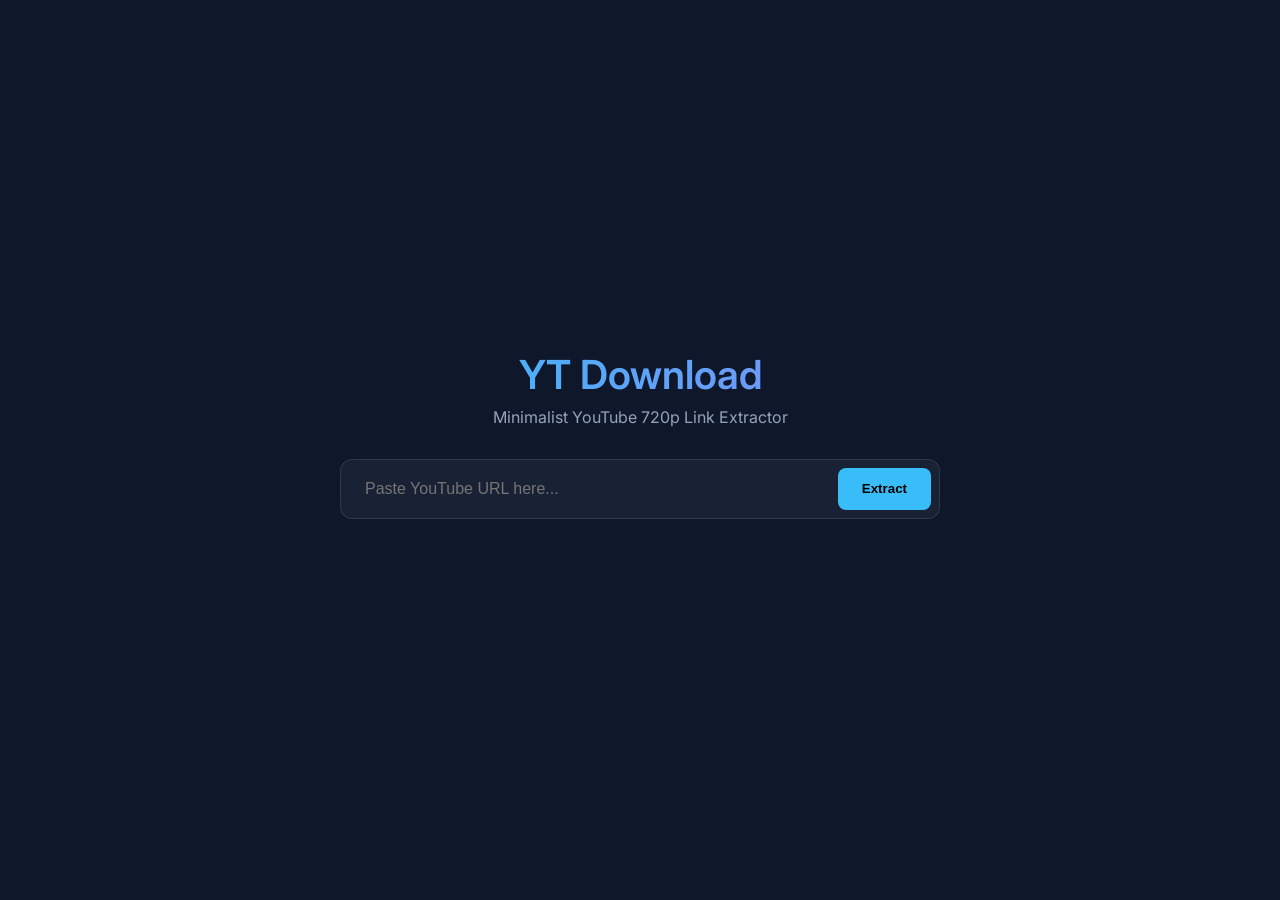
==== static/index.html @ ecd74336 "Initial commit: Minimalist YouTube Downloader with 1080p support and merge feature" ====
<!DOCTYPE html>
<html lang="en">

<head>
    <meta charset="UTF-8">
    <meta name="viewport" content="width=device-width, initial-scale=1.0">
    <title>YT Download - Minimalist</title>
    <link rel="stylesheet" href="/static/style.css">
    <link href="https://fonts.googleapis.com/css2?family=Inter:wght@400;600&display=swap" rel="stylesheet">
</head>

<body>
    <div class="container">
        <header>
            <h1>YT Download</h1>
            <p>Minimalist YouTube 720p Link Extractor</p>
        </header>

        <div class="search-box">
            <input type="text" id="videoUrl" placeholder="Paste YouTube URL here..." aria-label="YouTube URL">
            <button id="extractBtn">Extract</button>
        </div>

        <div id="loading" class="hidden">
            <div class="spinner"></div>
            <p id="loadingMsg">Analyzing video...</p>
        </div>

        <div id="error" class="hidden">
            <p id="errorMsg"></p>
        </div>

        <div id="result" class="hidden">
            <div class="card">
                <img id="thumbnail" src="" alt="Video Thumbnail">
                <div class="info">
                    <h2 id="videoTitle"></h2>
                    <select id="resSelect" class="res-select"></select>
                    <a id="downloadBtn" href="#" target="_blank" rel="noopener noreferrer">Download Now</a>
                </div>
            </div>
        </div>
    </div>
    <script src="/static/script.js"></script>
</body>

</html>
---- static/style.css ----
:root {
    --bg-color: #0f172a;
    --card-bg: rgba(30, 41, 59, 0.7);
    --text-primary: #f1f5f9;
    --text-secondary: #94a3b8;
    --accent: #38bdf8;
    --accent-hover: #0ea5e9;
    --error: #ef4444;
}

* {
    box-sizing: border-box;
    margin: 0;
    padding: 0;
}

body {
    font-family: 'Inter', sans-serif;
    background-color: var(--bg-color);
    color: var(--text-primary);
    display: flex;
    justify-content: center;
    align-items: center;
    min-height: 100vh;
    padding: 20px;
}

.container {
    width: 100%;
    max-width: 600px;
    text-align: center;
}

header h1 {
    font-weight: 600;
    font-size: 2.5rem;
    margin-bottom: 0.5rem;
    background: linear-gradient(to right, #38bdf8, #818cf8);
    -webkit-background-clip: text;
    background-clip: text;
    -webkit-text-fill-color: transparent;
}

header p {
    color: var(--text-secondary);
    margin-bottom: 2rem;
}

.search-box {
    display: flex;
    gap: 10px;
    margin-bottom: 2rem;
    background: var(--card-bg);
    padding: 8px;
    border-radius: 12px;
    backdrop-filter: blur(10px);
    border: 1px solid rgba(255, 255, 255, 0.1);
}

input {
    flex: 1;
    background: transparent;
    border: none;
    color: white;
    padding: 12px 16px;
    font-size: 1rem;
    outline: none;
}

button {
    background-color: var(--accent);
    color: #000;
    border: none;
    padding: 12px 24px;
    border-radius: 8px;
    font-weight: 600;
    cursor: pointer;
    transition: background 0.2s, transform 0.1s;
}

button:hover {
    background-color: var(--accent-hover);
}

button:active {
    transform: scale(0.98);
}

.hidden {
    display: none !important;
}

.card {
    background: var(--card-bg);
    border-radius: 16px;
    overflow: hidden;
    backdrop-filter: blur(10px);
    border: 1px solid rgba(255, 255, 255, 0.1);
    animation: fadeIn 0.3s ease-out;
}

@keyframes fadeIn {
    from {
        opacity: 0;
        transform: translateY(10px);
    }

    to {
        opacity: 1;
        transform: translateY(0);
    }
}

.card img {
    width: 100%;
    aspect-ratio: 16 / 9;
    object-fit: cover;
}

.info {
    padding: 20px;
}

.info h2 {
    font-size: 1.25rem;
    margin-bottom: 0.5rem;
    text-align: left;
}

.res-select {
    width: 100%;
    padding: 10px;
    margin-bottom: 1.5rem;
    background-color: rgba(15, 23, 42, 0.8);
    color: var(--text-primary);
    border: 1px solid rgba(255, 255, 255, 0.2);
    border-radius: 8px;
    font-size: 1rem;
    outline: none;
    cursor: pointer;
}

.res-select option {
    background-color: var(--bg-color);
    color: var(--text-primary);
}

#downloadBtn {
    display: block;
    width: 100%;
    padding: 12px;
    background: var(--accent);
    color: #000;
    text-decoration: none;
    border-radius: 8px;
    font-weight: 600;
}

#error {
    color: var(--error);
    margin-top: 1rem;
}

.spinner {
    border: 4px solid rgba(255, 255, 255, 0.1);
    width: 36px;
    height: 36px;
    border-radius: 50%;
    border-left-color: var(--accent);
    animation: spin 1s linear infinite;
    margin: 0 auto 10px;
}

@keyframes spin {
    0% {
        transform: rotate(0deg);
    }

    100% {
        transform: rotate(360deg);
    }
}
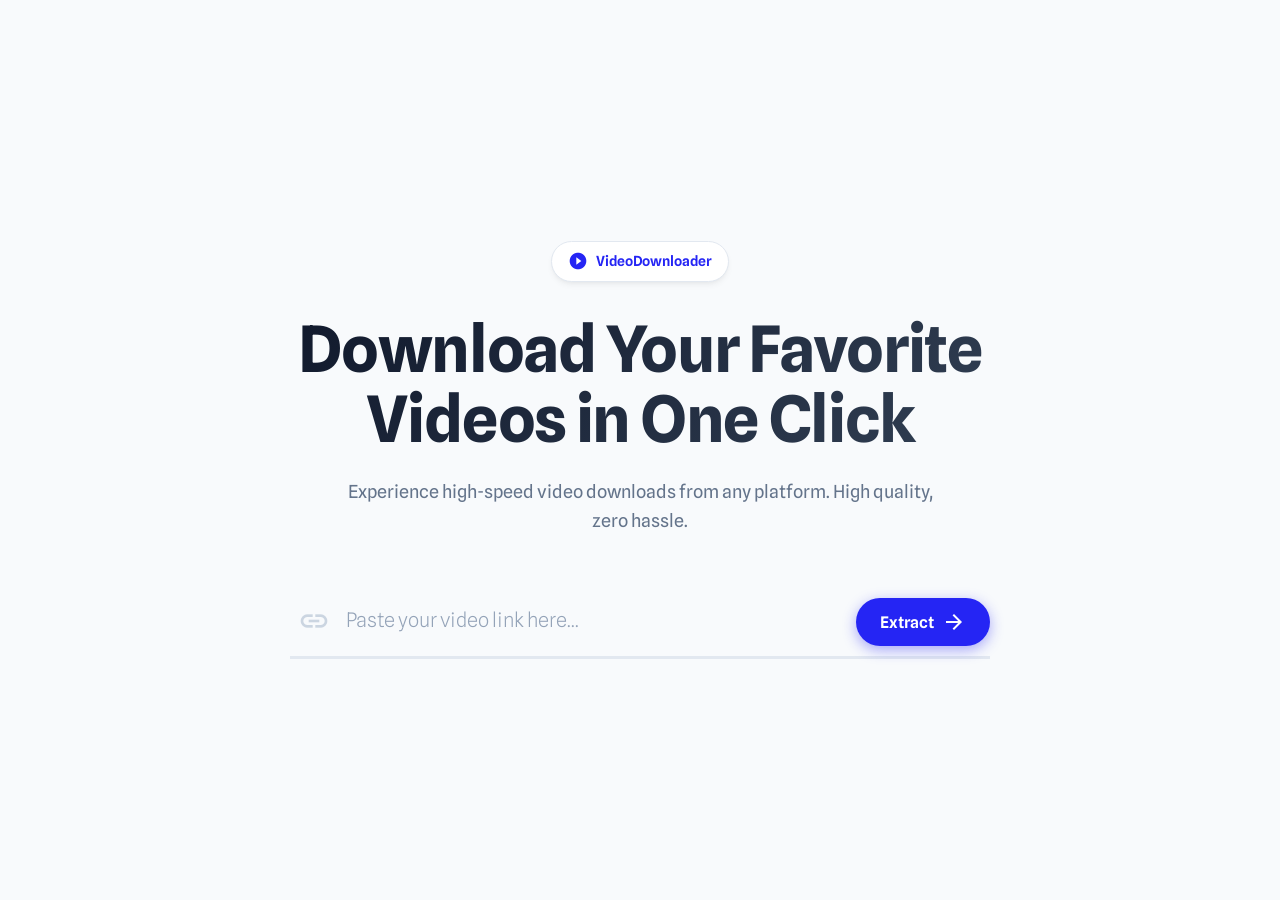
==== commit 4a78e4ae: "feat: redesign landing page with premium minimalist UI based on Stitch design" ====
--- a/static/index.html
+++ b/static/index.html
@@ -1,47 +1,87 @@
 <!DOCTYPE html>
 <html lang="en">
-
 <head>
     <meta charset="UTF-8">
     <meta name="viewport" content="width=device-width, initial-scale=1.0">
-    <title>YT Download - Minimalist</title>
+    <title>VideoDownloader - Premium Video Tool</title>
+    
+    <!-- Google Fonts -->
+    <link rel="preconnect" href="https://fonts.googleapis.com">
+    <link rel="preconnect" href="https://fonts.gstatic.com" crossorigin>
+    <link href="https://fonts.googleapis.com/css2?family=Spline+Sans:wght@300;400;500;600;700&display=swap" rel="stylesheet">
+    
+    <!-- Material Icons -->
+    <link href="https://fonts.googleapis.com/icon?family=Material+Icons+Outlined" rel="stylesheet">
+    
     <link rel="stylesheet" href="/static/style.css">
-    <link href="https://fonts.googleapis.com/css2?family=Inter:wght@400;600&display=swap" rel="stylesheet">
 </head>
+<body>
+    <div class="app-container">
+        <!-- Main Search Section -->
+        <main class="hero-section" id="searchSection">
+            <div class="hero-content">
+                <div class="brand-badge">
+                    <span class="material-icons-outlined">play_circle_filled</span>
+                    <span>VideoDownloader</span>
+                </div>
+                <h1 class="hero-title">Download Your Favorite Videos in One Click</h1>
+                <p class="hero-subtitle">Experience high-speed video downloads from any platform. High quality, zero hassle.</p>
+                
+                <form id="downloadForm" class="search-form">
+                    <div class="input-group">
+                        <span class="material-icons-outlined input-icon">link</span>
+                        <input type="url" id="videoUrl" class="underlined-input" placeholder="Paste your video link here..." required autocomplete="off">
+                        <button type="submit" id="extractBtn" class="primary-btn">
+                            <span>Extract</span>
+                            <span class="material-icons-outlined">arrow_forward</span>
+                        </button>
+                    </div>
+                </form>
 
-<body>
-    <div class="container">
-        <header>
-            <h1>YT Download</h1>
-            <p>Minimalist YouTube 720p Link Extractor</p>
-        </header>
+                <!-- Loading State -->
+                <div id="loading" class="loading-state hidden">
+                    <div class="spinner"></div>
+                    <p id="loadingMsg">Analyzing your video...</p>
+                </div>
 
-        <div class="search-box">
-            <input type="text" id="videoUrl" placeholder="Paste YouTube URL here..." aria-label="YouTube URL">
-            <button id="extractBtn">Extract</button>
-        </div>
-
-        <div id="loading" class="hidden">
-            <div class="spinner"></div>
-            <p id="loadingMsg">Analyzing video...</p>
-        </div>
-
-        <div id="error" class="hidden">
-            <p id="errorMsg"></p>
-        </div>
-
-        <div id="result" class="hidden">
-            <div class="card">
-                <img id="thumbnail" src="" alt="Video Thumbnail">
-                <div class="info">
-                    <h2 id="videoTitle"></h2>
-                    <select id="resSelect" class="res-select"></select>
-                    <a id="downloadBtn" href="#" target="_blank" rel="noopener noreferrer">Download Now</a>
+                <!-- Error State -->
+                <div id="error" class="error-state hidden">
+                    <span class="material-icons-outlined">error_outline</span>
+                    <p id="errorMsg">Failed to load video details.</p>
                 </div>
             </div>
-        </div>
+        </main>
+
+        <!-- Result Section -->
+        <section id="result" class="result-section hidden">
+            <div class="result-card">
+                <div class="card-image-wrapper">
+                    <img id="thumbnail" src="" alt="Video Thumbnail">
+                    <div class="image-overlay"></div>
+                </div>
+                <div class="card-details">
+                    <h2 id="videoTitle" class="video-title">Video Title</h2>
+                    
+                    <div class="quality-selector">
+                        <label for="resSelect">Select Quality</label>
+                        <div class="select-wrapper">
+                            <span class="material-icons-outlined select-icon">high_quality</span>
+                            <select id="resSelect">
+                                <!-- Dynamically filled -->
+                            </select>
+                            <span class="material-icons-outlined select-arrow">expand_more</span>
+                        </div>
+                    </div>
+
+                    <button id="downloadBtn" class="download-submit-btn">
+                        <span class="material-icons-outlined">file_download</span>
+                        <span id="downloadBtnText">Download Video</span>
+                    </button>
+                </div>
+            </div>
+        </section>
     </div>
+
     <script src="/static/script.js"></script>
 </body>
-
-</html>+</html>
--- a/static/style.css
+++ b/static/style.css
@@ -1,11 +1,27 @@
 :root {
-    --bg-color: #0f172a;
-    --card-bg: rgba(30, 41, 59, 0.7);
-    --text-primary: #f1f5f9;
-    --text-secondary: #94a3b8;
-    --accent: #38bdf8;
-    --accent-hover: #0ea5e9;
-    --error: #ef4444;
+    /* Stitch Design Variables */
+    --primary-color: #2525f4;
+    --primary-hover: #1b1bca;
+    --primary-light: rgba(37, 37, 244, 0.1);
+    --bg-color: #f8fafc;
+    --surface-color: #ffffff;
+    --text-main: #0f172a;
+    --text-muted: #64748b;
+    --border-color: #e2e8f0;
+    --error-color: #ef4444;
+    --error-bg: #fef2f2;
+    
+    --radius-sm: 8px;
+    --radius-md: 12px; /* ROUND_TWELVE */
+    --radius-lg: 24px;
+    --radius-full: 9999px;
+    
+    --shadow-sm: 0 4px 6px -1px rgba(0, 0, 0, 0.05), 0 2px 4px -2px rgba(0, 0, 0, 0.05);
+    --shadow-md: 0 10px 15px -3px rgba(0, 0, 0, 0.05), 0 4px 6px -4px rgba(0, 0, 0, 0.05);
+    --shadow-lg: 0 20px 25px -5px rgba(0, 0, 0, 0.05), 0 8px 10px -6px rgba(0, 0, 0, 0.05);
+    
+    --transition-fast: 0.15s ease;
+    --transition-normal: 0.3s cubic-bezier(0.4, 0, 0.2, 1);
 }
 
 * {
@@ -15,168 +31,385 @@
 }
 
 body {
-    font-family: 'Inter', sans-serif;
+    font-family: 'Spline Sans', sans-serif;
     background-color: var(--bg-color);
-    color: var(--text-primary);
-    display: flex;
+    color: var(--text-main);
+    line-height: 1.6;
+    min-height: 100vh;
+    overflow-x: hidden;
+}
+
+.hidden {
+    display: none !important;
+}
+
+.app-container {
+    max-width: 1200px;
+    margin: 0 auto;
+    padding: 2rem;
+    min-height: 100vh;
+    display: flex;
+    flex-direction: column;
     justify-content: center;
     align-items: center;
-    min-height: 100vh;
-    padding: 20px;
-}
-
-.container {
-    width: 100%;
+}
+
+/* Typography */
+.brand-badge {
+    display: inline-flex;
+    align-items: center;
+    gap: 0.5rem;
+    padding: 0.5rem 1rem;
+    background-color: var(--surface-color);
+    border: 1px solid var(--border-color);
+    border-radius: var(--radius-full);
+    font-size: 0.875rem;
+    font-weight: 600;
+    color: var(--primary-color);
+    margin-bottom: 2rem;
+    box-shadow: var(--shadow-sm);
+}
+
+.brand-badge .material-icons-outlined {
+    font-size: 1.25rem;
+}
+
+.hero-section {
+    width: 100%;
+    max-width: 800px;
+    text-align: center;
+    animation: fadeUp 0.6s ease-out forwards;
+}
+
+.hero-title {
+    font-size: clamp(2.5rem, 5vw, 4rem);
+    font-weight: 700;
+    letter-spacing: -0.02em;
+    line-height: 1.1;
+    margin-bottom: 1.5rem;
+    background: linear-gradient(135deg, var(--text-main) 0%, #334155 100%);
+    -webkit-background-clip: text;
+    -webkit-text-fill-color: transparent;
+}
+
+.hero-subtitle {
+    font-size: 1.125rem;
+    color: var(--text-muted);
+    margin-bottom: 3rem;
     max-width: 600px;
-    text-align: center;
-}
-
-header h1 {
-    font-weight: 600;
-    font-size: 2.5rem;
-    margin-bottom: 0.5rem;
-    background: linear-gradient(to right, #38bdf8, #818cf8);
-    -webkit-background-clip: text;
-    background-clip: text;
-    -webkit-text-fill-color: transparent;
-}
-
-header p {
-    color: var(--text-secondary);
-    margin-bottom: 2rem;
-}
-
-.search-box {
-    display: flex;
-    gap: 10px;
-    margin-bottom: 2rem;
-    background: var(--card-bg);
-    padding: 8px;
-    border-radius: 12px;
-    backdrop-filter: blur(10px);
-    border: 1px solid rgba(255, 255, 255, 0.1);
-}
-
-input {
-    flex: 1;
+    margin-left: auto;
+    margin-right: auto;
+}
+
+/* Underlined Input Form */
+.search-form {
+    position: relative;
+    width: 100%;
+    max-width: 700px;
+    margin: 0 auto;
+}
+
+.input-group {
+    display: flex;
+    align-items: center;
+    position: relative;
+    transition: var(--transition-normal);
+}
+
+.underlined-input {
+    width: 100%;
+    padding: 1.5rem 2rem 1.5rem 3.5rem;
+    font-size: 1.25rem;
+    font-family: inherit;
+    color: var(--text-main);
     background: transparent;
     border: none;
+    border-bottom: 3px solid var(--border-color);
+    transition: var(--transition-normal);
+    border-radius: 0;
+}
+
+.underlined-input::placeholder {
+    color: #94a3b8;
+    font-weight: 300;
+}
+
+.underlined-input:focus {
+    outline: none;
+    border-bottom-color: var(--primary-color);
+}
+
+.input-icon {
+    position: absolute;
+    left: 0.5rem;
+    font-size: 2rem;
+    color: #cbd5e1;
+    transition: var(--transition-normal);
+}
+
+.underlined-input:focus ~ .input-icon,
+.underlined-input:not(:placeholder-shown) ~ .input-icon {
+    color: var(--primary-color);
+}
+
+.primary-btn {
+    position: absolute;
+    right: 0;
+    bottom: 0.8rem;
+    display: inline-flex;
+    align-items: center;
+    gap: 0.5rem;
+    padding: 0.75rem 1.5rem;
+    background-color: var(--primary-color);
     color: white;
-    padding: 12px 16px;
+    border: none;
+    border-radius: var(--radius-full);
+    font-family: inherit;
+    font-weight: 600;
     font-size: 1rem;
+    cursor: pointer;
+    box-shadow: 0 4px 14px 0 rgba(37, 37, 244, 0.39);
+    transition: var(--transition-normal);
+}
+
+.primary-btn:hover {
+    background-color: var(--primary-hover);
+    transform: translateY(-2px);
+    box-shadow: 0 6px 20px rgba(37, 37, 244, 0.4);
+}
+
+.primary-btn:active {
+    transform: translateY(0);
+}
+
+.primary-btn:disabled {
+    background-color: #cbd5e1;
+    box-shadow: none;
+    cursor: not-allowed;
+    transform: none;
+}
+
+/* States */
+.loading-state {
+    margin-top: 3rem;
+    display: flex;
+    flex-direction: column;
+    align-items: center;
+    gap: 1rem;
+    color: var(--text-muted);
+    animation: fadeIn 0.4s ease forwards;
+}
+
+.spinner {
+    width: 40px;
+    height: 40px;
+    border: 3px solid rgba(37, 37, 244, 0.1);
+    border-radius: 50%;
+    border-top-color: var(--primary-color);
+    animation: spin 1s ease-in-out infinite;
+}
+
+.error-state {
+    margin-top: 3rem;
+    display: inline-flex;
+    align-items: center;
+    gap: 0.75rem;
+    padding: 1rem 1.5rem;
+    background-color: var(--error-bg);
+    color: var(--error-color);
+    border-radius: var(--radius-md);
+    font-weight: 500;
+    animation: fadeIn 0.4s ease forwards;
+}
+
+/* Result Card */
+.result-section {
+    width: 100%;
+    max-width: 1000px;
+    margin-top: 4rem;
+    animation: slideUp 0.5s ease forwards;
+}
+
+.result-card {
+    background-color: var(--surface-color);
+    border-radius: var(--radius-md);
+    box-shadow: var(--shadow-lg);
+    overflow: hidden;
+    display: flex;
+    flex-direction: column;
+}
+
+@media (min-width: 768px) {
+    .result-card {
+        flex-direction: row;
+        height: 400px;
+    }
+}
+
+.card-image-wrapper {
+    position: relative;
+    flex: 1.5;
+    background-color: #0f172a;
+    overflow: hidden;
+}
+
+.card-image-wrapper img {
+    width: 100%;
+    height: 100%;
+    object-fit: cover;
+    transition: transform 0.6s ease;
+}
+
+.result-card:hover .card-image-wrapper img {
+    transform: scale(1.05);
+}
+
+.image-overlay {
+    position: absolute;
+    inset: 0;
+    background: linear-gradient(to top, rgba(0,0,0,0.6) 0%, transparent 40%);
+    pointer-events: none;
+}
+
+.card-details {
+    flex: 1;
+    padding: 2.5rem;
+    display: flex;
+    flex-direction: column;
+    justify-content: center;
+}
+
+.video-title {
+    font-size: 1.5rem;
+    font-weight: 700;
+    margin-bottom: 2rem;
+    color: var(--text-main);
+    display: -webkit-box;
+    -webkit-line-clamp: 3;
+    -webkit-box-orient: vertical;
+    overflow: hidden;
+}
+
+.quality-selector {
+    margin-bottom: 2rem;
+}
+
+.quality-selector label {
+    display: block;
+    font-size: 0.875rem;
+    font-weight: 600;
+    color: var(--text-muted);
+    margin-bottom: 0.5rem;
+}
+
+.select-wrapper {
+    position: relative;
+    background-color: var(--bg-color);
+    border-radius: var(--radius-sm);
+    border: 1px solid var(--border-color);
+    transition: var(--transition-fast);
+}
+
+.select-wrapper:focus-within {
+    border-color: var(--primary-color);
+    box-shadow: 0 0 0 3px var(--primary-light);
+}
+
+.select-icon {
+    position: absolute;
+    left: 1rem;
+    top: 50%;
+    transform: translateY(-50%);
+    color: var(--text-muted);
+    pointer-events: none;
+}
+
+.select-arrow {
+    position: absolute;
+    right: 1rem;
+    top: 50%;
+    transform: translateY(-50%);
+    color: var(--text-muted);
+    pointer-events: none;
+}
+
+.select-wrapper select {
+    width: 100%;
+    appearance: none;
+    -webkit-appearance: none;
+    background: transparent;
+    border: none;
+    padding: 1rem 2.5rem 1rem 3rem;
+    font-family: inherit;
+    font-size: 1rem;
+    color: var(--text-main);
+    cursor: pointer;
     outline: none;
 }
 
-button {
-    background-color: var(--accent);
-    color: #000;
+.download-submit-btn {
+    display: flex;
+    align-items: center;
+    justify-content: center;
+    gap: 0.5rem;
+    width: 100%;
+    padding: 1rem;
+    background-color: var(--primary-color);
+    color: white;
     border: none;
-    padding: 12px 24px;
-    border-radius: 8px;
+    border-radius: var(--radius-sm);
+    font-family: inherit;
+    font-size: 1.125rem;
     font-weight: 600;
     cursor: pointer;
-    transition: background 0.2s, transform 0.1s;
-}
-
-button:hover {
-    background-color: var(--accent-hover);
-}
-
-button:active {
-    transform: scale(0.98);
-}
-
-.hidden {
-    display: none !important;
-}
-
-.card {
-    background: var(--card-bg);
-    border-radius: 16px;
-    overflow: hidden;
-    backdrop-filter: blur(10px);
-    border: 1px solid rgba(255, 255, 255, 0.1);
-    animation: fadeIn 0.3s ease-out;
+    transition: var(--transition-normal);
+}
+
+.download-submit-btn:hover {
+    background-color: var(--primary-hover);
+    transform: translateY(-2px);
+    box-shadow: 0 8px 16px rgba(37, 37, 244, 0.25);
+}
+
+.download-submit-btn:active {
+    transform: translateY(0);
+}
+
+.download-submit-btn.disabled {
+    opacity: 0.7;
+    cursor: not-allowed;
+    transform: none;
+}
+
+/* Animations */
+@keyframes fadeUp {
+    from { opacity: 0; transform: translateY(20px); }
+    to { opacity: 1; transform: translateY(0); }
 }
 
 @keyframes fadeIn {
-    from {
-        opacity: 0;
-        transform: translateY(10px);
+    from { opacity: 0; }
+    to { opacity: 1; }
+}
+
+@keyframes slideUp {
+    from { opacity: 0; transform: translateY(40px); }
+    to { opacity: 1; transform: translateY(0); }
+}
+
+@keyframes spin {
+    to { transform: rotate(360deg); }
+}
+
+@media (max-width: 600px) {
+    .underlined-input {
+        font-size: 1rem;
+        padding-right: 7rem;
     }
-
-    to {
-        opacity: 1;
-        transform: translateY(0);
+    .primary-btn span:first-child {
+        display: none;
     }
-}
-
-.card img {
-    width: 100%;
-    aspect-ratio: 16 / 9;
-    object-fit: cover;
-}
-
-.info {
-    padding: 20px;
-}
-
-.info h2 {
-    font-size: 1.25rem;
-    margin-bottom: 0.5rem;
-    text-align: left;
-}
-
-.res-select {
-    width: 100%;
-    padding: 10px;
-    margin-bottom: 1.5rem;
-    background-color: rgba(15, 23, 42, 0.8);
-    color: var(--text-primary);
-    border: 1px solid rgba(255, 255, 255, 0.2);
-    border-radius: 8px;
-    font-size: 1rem;
-    outline: none;
-    cursor: pointer;
-}
-
-.res-select option {
-    background-color: var(--bg-color);
-    color: var(--text-primary);
-}
-
-#downloadBtn {
-    display: block;
-    width: 100%;
-    padding: 12px;
-    background: var(--accent);
-    color: #000;
-    text-decoration: none;
-    border-radius: 8px;
-    font-weight: 600;
-}
-
-#error {
-    color: var(--error);
-    margin-top: 1rem;
-}
-
-.spinner {
-    border: 4px solid rgba(255, 255, 255, 0.1);
-    width: 36px;
-    height: 36px;
-    border-radius: 50%;
-    border-left-color: var(--accent);
-    animation: spin 1s linear infinite;
-    margin: 0 auto 10px;
-}
-
-@keyframes spin {
-    0% {
-        transform: rotate(0deg);
+    .primary-btn {
+        padding: 0.75rem;
     }
-
-    100% {
-        transform: rotate(360deg);
-    }
-}+}
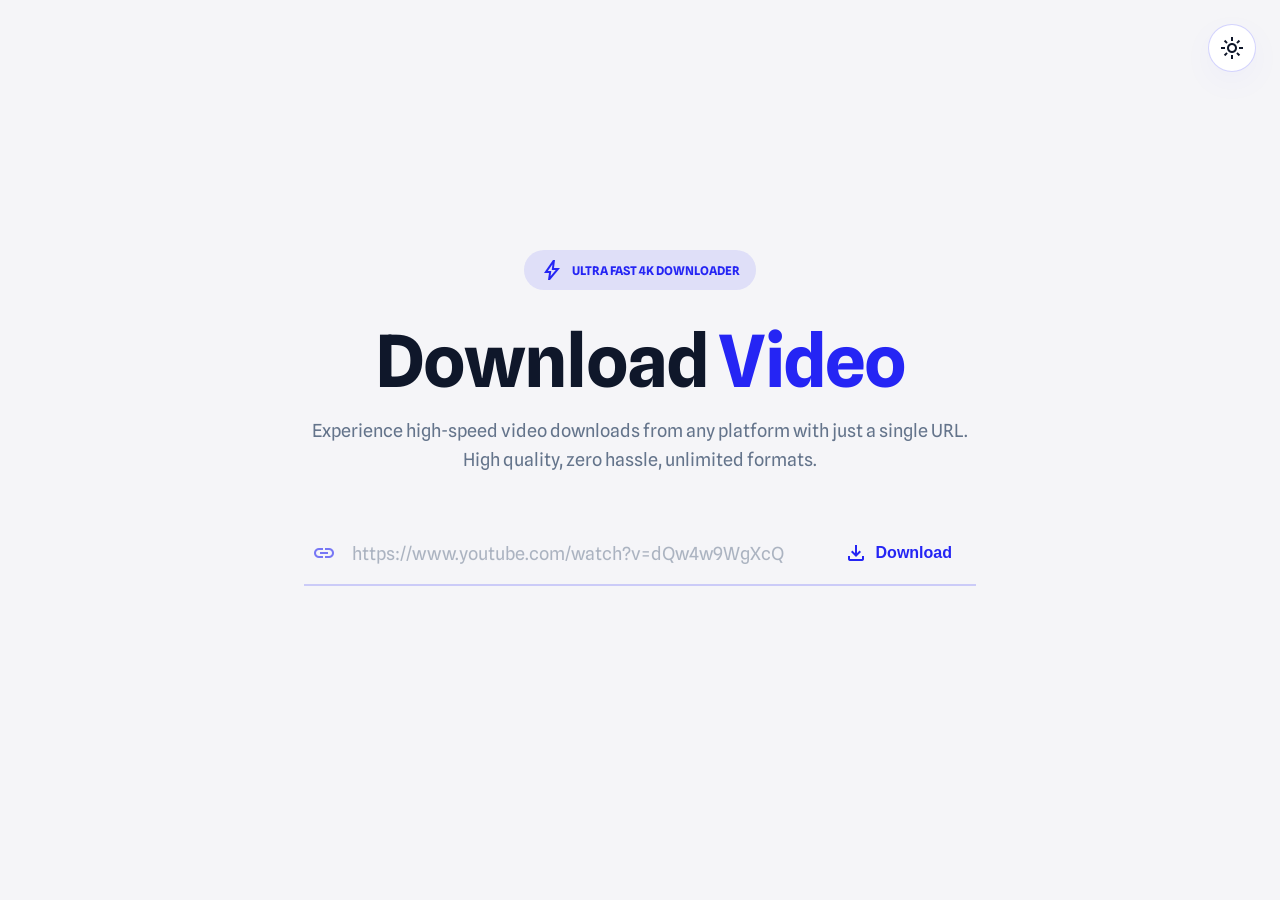
==== commit ac7e3864: "feat: implement ultra-minimal UI with persistent dark mode toggle" ====
--- a/static/index.html
+++ b/static/index.html
@@ -1,39 +1,52 @@
 <!DOCTYPE html>
 <html lang="en">
+
 <head>
     <meta charset="UTF-8">
     <meta name="viewport" content="width=device-width, initial-scale=1.0">
     <title>VideoDownloader - Premium Video Tool</title>
-    
+
     <!-- Google Fonts -->
     <link rel="preconnect" href="https://fonts.googleapis.com">
     <link rel="preconnect" href="https://fonts.gstatic.com" crossorigin>
-    <link href="https://fonts.googleapis.com/css2?family=Spline+Sans:wght@300;400;500;600;700&display=swap" rel="stylesheet">
-    
-    <!-- Material Icons -->
-    <link href="https://fonts.googleapis.com/icon?family=Material+Icons+Outlined" rel="stylesheet">
-    
+    <link href="https://fonts.googleapis.com/css2?family=Spline+Sans:wght@300;400;500;600;700;800;900&display=swap"
+        rel="stylesheet">
+
+    <!-- Material Symbols -->
+    <link href="https://fonts.googleapis.com/css2?family=Material+Symbols+Outlined:wght,FILL@100..700,0..1&display=swap"
+        rel="stylesheet" />
+
     <link rel="stylesheet" href="/static/style.css">
 </head>
+
 <body>
+    <!-- Theme Toggle -->
+    <button id="themeToggle" class="theme-toggle" aria-label="Toggle Dark Mode">
+        <span class="material-symbols-outlined icon-sun">light_mode</span>
+        <span class="material-symbols-outlined icon-moon">dark_mode</span>
+    </button>
+
     <div class="app-container">
         <!-- Main Search Section -->
         <main class="hero-section" id="searchSection">
             <div class="hero-content">
                 <div class="brand-badge">
-                    <span class="material-icons-outlined">play_circle_filled</span>
-                    <span>VideoDownloader</span>
+                    <span class="material-symbols-outlined text-sm">bolt</span>
+                    <span>ULTRA FAST 4K DOWNLOADER</span>
                 </div>
-                <h1 class="hero-title">Download Your Favorite Videos in One Click</h1>
-                <p class="hero-subtitle">Experience high-speed video downloads from any platform. High quality, zero hassle.</p>
-                
+
+                <h1 class="hero-title">Download <span class="highlight-text">Video</span></h1>
+                <p class="hero-subtitle">Experience high-speed video downloads from any platform with just a single URL.
+                    High quality, zero hassle, unlimited formats.</p>
+
                 <form id="downloadForm" class="search-form">
                     <div class="input-group">
-                        <span class="material-icons-outlined input-icon">link</span>
-                        <input type="url" id="videoUrl" class="underlined-input" placeholder="Paste your video link here..." required autocomplete="off">
-                        <button type="submit" id="extractBtn" class="primary-btn">
-                            <span>Extract</span>
-                            <span class="material-icons-outlined">arrow_forward</span>
+                        <span class="material-symbols-outlined input-icon">link</span>
+                        <input type="url" id="videoUrl" class="ultra-input"
+                            placeholder="https://www.youtube.com/watch?v=dQw4w9WgXcQ" required autocomplete="off">
+                        <button type="submit" id="extractBtn" class="download-btn">
+                            <span class="material-symbols-outlined">download</span>
+                            <span>Download</span>
                         </button>
                     </div>
                 </form>
@@ -46,7 +59,7 @@
 
                 <!-- Error State -->
                 <div id="error" class="error-state hidden">
-                    <span class="material-icons-outlined">error_outline</span>
+                    <span class="material-symbols-outlined">error</span>
                     <p id="errorMsg">Failed to load video details.</p>
                 </div>
             </div>
@@ -54,28 +67,27 @@
 
         <!-- Result Section -->
         <section id="result" class="result-section hidden">
-            <div class="result-card">
+            <div class="result-card shadow-soft">
                 <div class="card-image-wrapper">
                     <img id="thumbnail" src="" alt="Video Thumbnail">
-                    <div class="image-overlay"></div>
                 </div>
                 <div class="card-details">
                     <h2 id="videoTitle" class="video-title">Video Title</h2>
-                    
+
                     <div class="quality-selector">
                         <label for="resSelect">Select Quality</label>
                         <div class="select-wrapper">
-                            <span class="material-icons-outlined select-icon">high_quality</span>
+                            <span class="material-symbols-outlined select-icon">high_quality</span>
                             <select id="resSelect">
                                 <!-- Dynamically filled -->
                             </select>
-                            <span class="material-icons-outlined select-arrow">expand_more</span>
+                            <span class="material-symbols-outlined select-arrow">expand_more</span>
                         </div>
                     </div>
 
-                    <button id="downloadBtn" class="download-submit-btn">
-                        <span class="material-icons-outlined">file_download</span>
-                        <span id="downloadBtnText">Download Video</span>
+                    <button id="downloadBtn" class="final-download-btn">
+                        <span class="material-symbols-outlined">file_download</span>
+                        <span id="downloadBtnText">Download Selected</span>
                     </button>
                 </div>
             </div>
@@ -84,4 +96,5 @@
 
     <script src="/static/script.js"></script>
 </body>
-</html>
+
+</html>
--- a/static/style.css
+++ b/static/style.css
@@ -1,27 +1,39 @@
 :root {
-    /* Stitch Design Variables */
+    /* Light Theme (Default) */
     --primary-color: #2525f4;
     --primary-hover: #1b1bca;
     --primary-light: rgba(37, 37, 244, 0.1);
-    --bg-color: #f8fafc;
+
+    --bg-color: #f5f5f8;
     --surface-color: #ffffff;
     --text-main: #0f172a;
     --text-muted: #64748b;
-    --border-color: #e2e8f0;
+    --border-color: rgba(37, 37, 244, 0.2);
+    --border-focus: #2525f4;
+
+    --input-bg: transparent;
     --error-color: #ef4444;
     --error-bg: #fef2f2;
-    
-    --radius-sm: 8px;
-    --radius-md: 12px; /* ROUND_TWELVE */
-    --radius-lg: 24px;
-    --radius-full: 9999px;
-    
-    --shadow-sm: 0 4px 6px -1px rgba(0, 0, 0, 0.05), 0 2px 4px -2px rgba(0, 0, 0, 0.05);
-    --shadow-md: 0 10px 15px -3px rgba(0, 0, 0, 0.05), 0 4px 6px -4px rgba(0, 0, 0, 0.05);
-    --shadow-lg: 0 20px 25px -5px rgba(0, 0, 0, 0.05), 0 8px 10px -6px rgba(0, 0, 0, 0.05);
-    
-    --transition-fast: 0.15s ease;
-    --transition-normal: 0.3s cubic-bezier(0.4, 0, 0.2, 1);
+
+    --shadow-soft: 0 10px 40px -10px rgba(37, 37, 244, 0.1);
+    --shadow-hover: 0 15px 50px -10px rgba(37, 37, 244, 0.15);
+}
+
+body.dark-mode {
+    /* Dark Theme */
+    --bg-color: #101022;
+    --surface-color: #1a1a36;
+    --text-main: #f1f5f9;
+    --text-muted: #94a3b8;
+    --border-color: #334155;
+    --border-focus: #2525f4;
+
+    --input-bg: rgba(30, 41, 59, 0.4);
+    --error-color: #f87171;
+    --error-bg: rgba(239, 68, 68, 0.1);
+
+    --shadow-soft: 0 10px 40px -10px rgba(0, 0, 0, 0.5);
+    --shadow-hover: 0 15px 50px -10px rgba(0, 0, 0, 0.7);
 }
 
 * {
@@ -37,6 +49,11 @@
     line-height: 1.6;
     min-height: 100vh;
     overflow-x: hidden;
+    transition: background-color 0.3s ease, color 0.3s ease;
+}
+
+.material-symbols-outlined {
+    font-variation-settings: 'FILL' 0, 'wght' 400, 'GRAD' 0, 'opsz' 24;
 }
 
 .hidden {
@@ -54,221 +71,232 @@
     align-items: center;
 }
 
-/* Typography */
+/* Theme Toggle */
+.theme-toggle {
+    position: fixed;
+    top: 1.5rem;
+    right: 1.5rem;
+    background: var(--surface-color);
+    border: 1px solid var(--border-color);
+    color: var(--text-main);
+    width: 48px;
+    height: 48px;
+    border-radius: 50%;
+    cursor: pointer;
+    display: flex;
+    align-items: center;
+    justify-content: center;
+    z-index: 1000;
+    box-shadow: var(--shadow-soft);
+    transition: all 0.2s ease;
+}
+
+.theme-toggle:hover {
+    transform: scale(1.05);
+}
+
+.icon-moon {
+    display: none;
+}
+
+.icon-sun {
+    display: block;
+}
+
+body.dark-mode .icon-moon {
+    display: block;
+    color: var(--primary-color);
+}
+
+body.dark-mode .icon-sun {
+    display: none;
+}
+
+
+/* Hero Section */
+.hero-section {
+    width: 100%;
+    text-align: center;
+    animation: fadeUp 0.6s ease-out forwards;
+    padding: 4rem 1.5rem;
+}
+
 .brand-badge {
     display: inline-flex;
     align-items: center;
     gap: 0.5rem;
     padding: 0.5rem 1rem;
-    background-color: var(--surface-color);
-    border: 1px solid var(--border-color);
-    border-radius: var(--radius-full);
-    font-size: 0.875rem;
-    font-weight: 600;
+    background-color: var(--primary-light);
+    border-radius: 9999px;
+    font-size: 0.75rem;
+    font-weight: 700;
     color: var(--primary-color);
     margin-bottom: 2rem;
-    box-shadow: var(--shadow-sm);
-}
-
-.brand-badge .material-icons-outlined {
-    font-size: 1.25rem;
-}
-
-.hero-section {
-    width: 100%;
-    max-width: 800px;
-    text-align: center;
-    animation: fadeUp 0.6s ease-out forwards;
 }
 
 .hero-title {
-    font-size: clamp(2.5rem, 5vw, 4rem);
-    font-weight: 700;
-    letter-spacing: -0.02em;
+    font-size: clamp(3rem, 6vw, 4.5rem);
+    font-weight: 900;
+    letter-spacing: -0.025em;
     line-height: 1.1;
-    margin-bottom: 1.5rem;
-    background: linear-gradient(135deg, var(--text-main) 0%, #334155 100%);
-    -webkit-background-clip: text;
-    -webkit-text-fill-color: transparent;
+    margin-bottom: 1rem;
+    max-width: 56rem;
+    margin-left: auto;
+    margin-right: auto;
+}
+
+.highlight-text {
+    color: var(--primary-color);
 }
 
 .hero-subtitle {
     font-size: 1.125rem;
     color: var(--text-muted);
     margin-bottom: 3rem;
-    max-width: 600px;
+    max-width: 42rem;
     margin-left: auto;
     margin-right: auto;
 }
 
-/* Underlined Input Form */
+/* Input Form */
 .search-form {
+    max-width: 42rem;
+    margin: 0 auto;
     position: relative;
-    width: 100%;
-    max-width: 700px;
-    margin: 0 auto;
+    margin-bottom: 4rem;
 }
 
 .input-group {
     display: flex;
     align-items: center;
-    position: relative;
-    transition: var(--transition-normal);
-}
-
-.underlined-input {
-    width: 100%;
-    padding: 1.5rem 2rem 1.5rem 3.5rem;
-    font-size: 1.25rem;
+    background: transparent;
+    border-bottom: 2px solid var(--border-color);
+    padding: 0.5rem 0;
+    transition: all 0.3s ease;
+}
+
+.input-group:focus-within {
+    border-bottom-color: var(--border-focus);
+}
+
+.input-icon {
+    color: var(--primary-color);
+    opacity: 0.6;
+    margin-left: 0.5rem;
+}
+
+.ultra-input {
+    flex: 1;
+    border: none;
+    background: transparent;
+    color: var(--text-main);
+    padding: 0.75rem 1rem;
+    font-size: 1.125rem;
     font-family: inherit;
-    color: var(--text-main);
+    outline: none;
+}
+
+.ultra-input::placeholder {
+    color: var(--text-muted);
+    opacity: 0.5;
+}
+
+.download-btn {
+    display: flex;
+    align-items: center;
+    gap: 0.5rem;
     background: transparent;
+    color: var(--primary-color);
     border: none;
-    border-bottom: 3px solid var(--border-color);
-    transition: var(--transition-normal);
-    border-radius: 0;
-}
-
-.underlined-input::placeholder {
-    color: #94a3b8;
-    font-weight: 300;
-}
-
-.underlined-input:focus {
-    outline: none;
-    border-bottom-color: var(--primary-color);
-}
-
-.input-icon {
-    position: absolute;
-    left: 0.5rem;
-    font-size: 2rem;
-    color: #cbd5e1;
-    transition: var(--transition-normal);
-}
-
-.underlined-input:focus ~ .input-icon,
-.underlined-input:not(:placeholder-shown) ~ .input-icon {
-    color: var(--primary-color);
-}
-
-.primary-btn {
-    position: absolute;
-    right: 0;
-    bottom: 0.8rem;
-    display: inline-flex;
-    align-items: center;
-    gap: 0.5rem;
-    padding: 0.75rem 1.5rem;
-    background-color: var(--primary-color);
-    color: white;
-    border: none;
-    border-radius: var(--radius-full);
-    font-family: inherit;
-    font-weight: 600;
+    padding: 0.5rem 1.5rem;
+    font-weight: 700;
     font-size: 1rem;
     cursor: pointer;
-    box-shadow: 0 4px 14px 0 rgba(37, 37, 244, 0.39);
-    transition: var(--transition-normal);
-}
-
-.primary-btn:hover {
-    background-color: var(--primary-hover);
-    transform: translateY(-2px);
-    box-shadow: 0 6px 20px rgba(37, 37, 244, 0.4);
-}
-
-.primary-btn:active {
-    transform: translateY(0);
-}
-
-.primary-btn:disabled {
-    background-color: #cbd5e1;
-    box-shadow: none;
+    transition: transform 0.2s ease;
+}
+
+.download-btn:hover {
+    transform: translateX(4px);
+}
+
+.download-btn:disabled {
+    opacity: 0.5;
     cursor: not-allowed;
     transform: none;
 }
 
 /* States */
 .loading-state {
-    margin-top: 3rem;
     display: flex;
     flex-direction: column;
     align-items: center;
     gap: 1rem;
     color: var(--text-muted);
-    animation: fadeIn 0.4s ease forwards;
 }
 
 .spinner {
     width: 40px;
     height: 40px;
-    border: 3px solid rgba(37, 37, 244, 0.1);
+    border: 3px solid var(--primary-light);
     border-radius: 50%;
     border-top-color: var(--primary-color);
     animation: spin 1s ease-in-out infinite;
 }
 
 .error-state {
-    margin-top: 3rem;
     display: inline-flex;
     align-items: center;
     gap: 0.75rem;
     padding: 1rem 1.5rem;
     background-color: var(--error-bg);
     color: var(--error-color);
-    border-radius: var(--radius-md);
+    border-radius: 0.75rem;
     font-weight: 500;
-    animation: fadeIn 0.4s ease forwards;
 }
 
 /* Result Card */
 .result-section {
     width: 100%;
-    max-width: 1000px;
-    margin-top: 4rem;
+    max-width: 800px;
     animation: slideUp 0.5s ease forwards;
 }
 
 .result-card {
     background-color: var(--surface-color);
-    border-radius: var(--radius-md);
-    box-shadow: var(--shadow-lg);
+    border-radius: 1rem;
     overflow: hidden;
     display: flex;
     flex-direction: column;
+    border: 1px solid rgba(148, 163, 184, 0.1);
+    transition: box-shadow 0.3s ease;
+}
+
+.shadow-soft {
+    box-shadow: var(--shadow-soft);
+}
+
+.result-card:hover {
+    box-shadow: var(--shadow-hover);
 }
 
 @media (min-width: 768px) {
     .result-card {
         flex-direction: row;
-        height: 400px;
+        height: 350px;
     }
 }
 
 .card-image-wrapper {
-    position: relative;
     flex: 1.5;
-    background-color: #0f172a;
+    background-color: #000;
     overflow: hidden;
 }
 
 .card-image-wrapper img {
     width: 100%;
     height: 100%;
-    object-fit: cover;
-    transition: transform 0.6s ease;
-}
-
-.result-card:hover .card-image-wrapper img {
-    transform: scale(1.05);
-}
-
-.image-overlay {
-    position: absolute;
-    inset: 0;
-    background: linear-gradient(to top, rgba(0,0,0,0.6) 0%, transparent 40%);
-    pointer-events: none;
+    object-fit: contain;
+    background: #000;
 }
 
 .card-details {
@@ -277,10 +305,11 @@
     display: flex;
     flex-direction: column;
     justify-content: center;
+    border-left: 1px solid rgba(148, 163, 184, 0.1);
 }
 
 .video-title {
-    font-size: 1.5rem;
+    font-size: 1.25rem;
     font-weight: 700;
     margin-bottom: 2rem;
     color: var(--text-main);
@@ -305,14 +334,13 @@
 .select-wrapper {
     position: relative;
     background-color: var(--bg-color);
-    border-radius: var(--radius-sm);
-    border: 1px solid var(--border-color);
-    transition: var(--transition-fast);
+    border-radius: 0.5rem;
+    border: 1px solid rgba(148, 163, 184, 0.2);
+    transition: all 0.2s ease;
 }
 
 .select-wrapper:focus-within {
     border-color: var(--primary-color);
-    box-shadow: 0 0 0 3px var(--primary-light);
 }
 
 .select-icon {
@@ -322,6 +350,7 @@
     transform: translateY(-50%);
     color: var(--text-muted);
     pointer-events: none;
+    font-size: 1.25rem;
 }
 
 .select-arrow {
@@ -331,85 +360,105 @@
     transform: translateY(-50%);
     color: var(--text-muted);
     pointer-events: none;
+    font-size: 1.25rem;
 }
 
 .select-wrapper select {
     width: 100%;
     appearance: none;
-    -webkit-appearance: none;
     background: transparent;
     border: none;
-    padding: 1rem 2.5rem 1rem 3rem;
+    padding: 0.75rem 2.5rem 0.75rem 3rem;
     font-family: inherit;
-    font-size: 1rem;
+    font-size: 0.95rem;
     color: var(--text-main);
     cursor: pointer;
     outline: none;
 }
 
-.download-submit-btn {
+.select-wrapper select option {
+    background: var(--surface-color);
+    color: var(--text-main);
+}
+
+.final-download-btn {
     display: flex;
     align-items: center;
     justify-content: center;
     gap: 0.5rem;
     width: 100%;
-    padding: 1rem;
+    padding: 0.875rem;
     background-color: var(--primary-color);
     color: white;
     border: none;
-    border-radius: var(--radius-sm);
+    border-radius: 0.5rem;
     font-family: inherit;
-    font-size: 1.125rem;
+    font-size: 1rem;
     font-weight: 600;
     cursor: pointer;
-    transition: var(--transition-normal);
-}
-
-.download-submit-btn:hover {
+    transition: all 0.2s ease;
+}
+
+.final-download-btn:hover {
     background-color: var(--primary-hover);
     transform: translateY(-2px);
-    box-shadow: 0 8px 16px rgba(37, 37, 244, 0.25);
-}
-
-.download-submit-btn:active {
-    transform: translateY(0);
-}
-
-.download-submit-btn.disabled {
+    box-shadow: 0 4px 12px rgba(37, 37, 244, 0.3);
+}
+
+.final-download-btn.disabled {
     opacity: 0.7;
     cursor: not-allowed;
     transform: none;
+    box-shadow: none;
 }
 
 /* Animations */
 @keyframes fadeUp {
-    from { opacity: 0; transform: translateY(20px); }
-    to { opacity: 1; transform: translateY(0); }
+    from {
+        opacity: 0;
+        transform: translateY(20px);
+    }
+
+    to {
+        opacity: 1;
+        transform: translateY(0);
+    }
 }
 
 @keyframes fadeIn {
-    from { opacity: 0; }
-    to { opacity: 1; }
+    from {
+        opacity: 0;
+    }
+
+    to {
+        opacity: 1;
+    }
 }
 
 @keyframes slideUp {
-    from { opacity: 0; transform: translateY(40px); }
-    to { opacity: 1; transform: translateY(0); }
+    from {
+        opacity: 0;
+        transform: translateY(40px);
+    }
+
+    to {
+        opacity: 1;
+        transform: translateY(0);
+    }
 }
 
 @keyframes spin {
-    to { transform: rotate(360deg); }
+    to {
+        transform: rotate(360deg);
+    }
 }
 
 @media (max-width: 600px) {
-    .underlined-input {
+    .ultra-input {
         font-size: 1rem;
-        padding-right: 7rem;
-    }
-    .primary-btn span:first-child {
+    }
+
+    .download-btn span:nth-child(2) {
         display: none;
     }
-    .primary-btn {
-        padding: 0.75rem;
-    }
-}
+}
